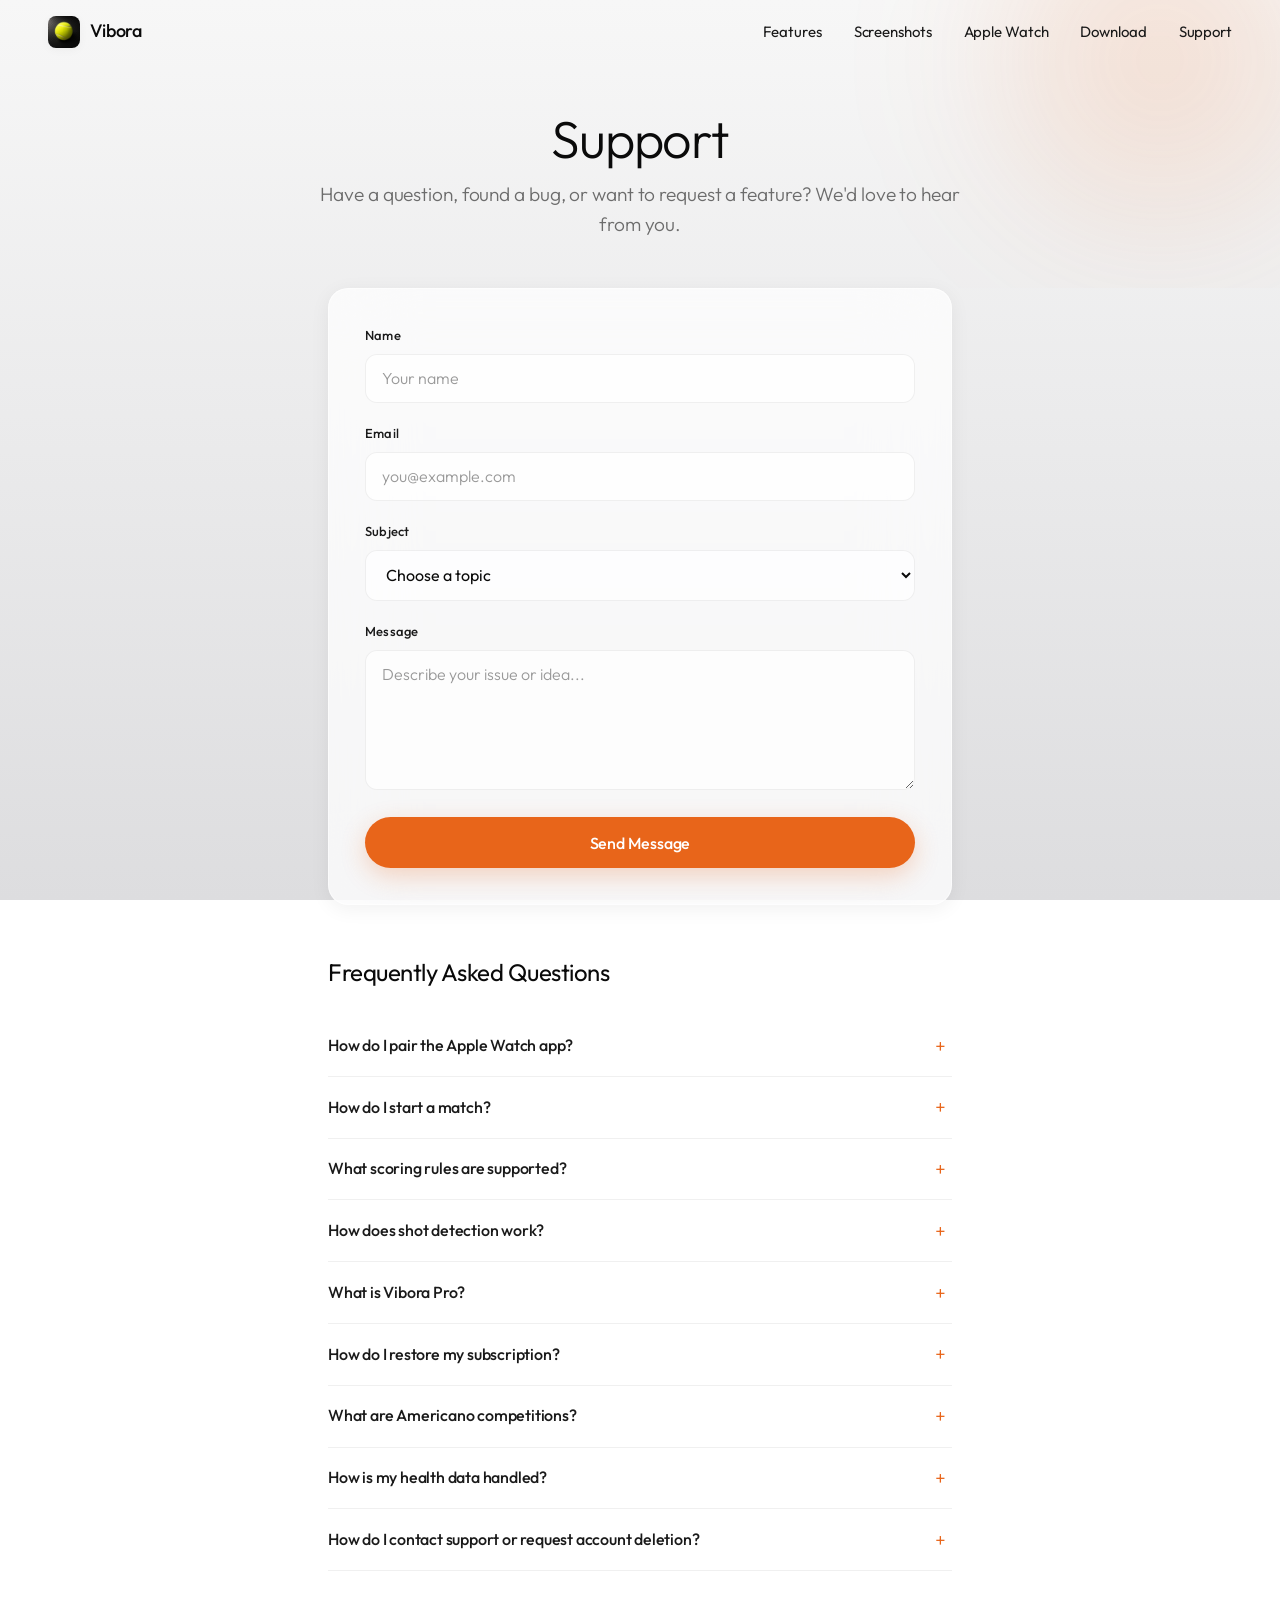
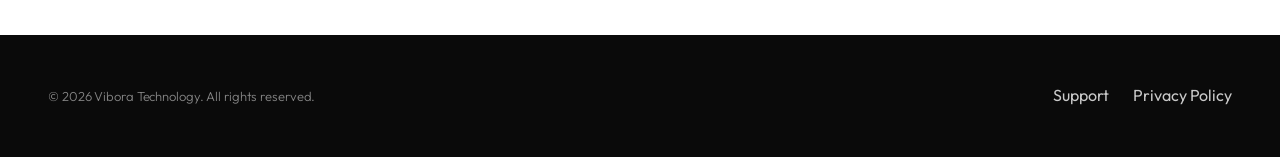
==== support.html @ fdcd1e1f "Vibora Padel Tracker marketing site (initial publish) Static landing page (index.html), support page" ====
<!DOCTYPE html>
<html lang="en">
<head>
  <meta charset="UTF-8">
  <meta name="viewport" content="width=device-width, initial-scale=1.0">
  <title>Support — Vibora Padel Tracker</title>
  <meta name="description" content="Get help with Vibora Padel Tracker. Report bugs, request features, or ask questions.">
  <link rel="icon" type="image/png" href="images/logo.png">
  <link rel="preconnect" href="https://fonts.googleapis.com">
  <link rel="preconnect" href="https://fonts.gstatic.com" crossorigin>
  <link href="https://fonts.googleapis.com/css2?family=Outfit:wght@200;300;400;500;600;700&display=swap" rel="stylesheet">
  <link rel="stylesheet" href="css/style.css?v=6">
</head>
<body>

<!-- ── Nav ── -->
<nav class="nav" id="nav">
  <a href="index.html" class="nav-brand">
    <img src="images/logo.png" alt="Vibora" width="36" height="36">
    Vibora
  </a>
  <ul class="nav-links" id="navLinks">
    <li><a href="index.html#features">Features</a></li>
    <li><a href="index.html#screenshots">Screenshots</a></li>
    <li><a href="index.html#watch">Apple Watch</a></li>
    <li><a href="index.html#download">Download</a></li>
    <li><a href="support.html" aria-current="page">Support</a></li>
  </ul>
  <button class="hamburger" id="hamburger" aria-label="Menu">
    <span></span><span></span><span></span>
  </button>
</nav>

<!-- ── Header ── -->
<header class="page-header">
  <h1 class="section-title">Support</h1>
  <p class="section-subtitle center">Have a question, found a bug, or want to request a feature? We'd love to hear from you.</p>
</header>

<!-- ── Contact Form ── -->
<div class="support-layout">
  <form class="contact-form" id="supportForm" novalidate>
    <div class="form-group">
      <label for="name">Name</label>
      <input type="text" id="name" name="name" placeholder="Your name" required>
    </div>
    <div class="form-group">
      <label for="email">Email</label>
      <input type="email" id="email" name="email" placeholder="you@example.com" required>
    </div>
    <div class="form-group">
      <label for="subject">Subject</label>
      <select id="subject" name="subject" required>
        <option value="" disabled selected>Choose a topic</option>
        <option value="Bug Report">Bug Report</option>
        <option value="Feature Request">Feature Request</option>
        <option value="General Question">General Question</option>
        <option value="Account / Subscription">Account / Subscription</option>
      </select>
    </div>
    <div class="form-group">
      <label for="message">Message</label>
      <textarea id="message" name="message" placeholder="Describe your issue or idea..." required></textarea>
    </div>
    <button type="submit" class="btn btn-primary" id="submitBtn">Send Message</button>
    <div class="form-status" id="formStatus"></div>
  </form>

  <!-- ── FAQ ── -->
  <div class="faq">
    <h2>Frequently Asked Questions</h2>

    <details class="faq-item">
      <summary>How do I pair the Apple Watch app?</summary>
      <p>Install Vibora on your iPhone and the Watch companion app will install automatically. Open Vibora on both devices and sign in. The Watch app communicates with iPhone via WatchConnectivity — make sure both devices are nearby and Bluetooth is enabled.</p>
    </details>

    <details class="faq-item">
      <summary>How do I start a match?</summary>
      <p>Tap the Play button on your iPhone to configure the match: pick your court position, name the players, and choose a scoring rule (Golden Point, One Deuce One Golden, or Star Point). Then tap "Send to Watch" or use the phone scoreboard. On the Watch, choose who serves first and tap Start Match.</p>
    </details>

    <details class="faq-item">
      <summary>What scoring rules are supported?</summary>
      <p>Vibora supports three official padel scoring rules: Only Golden Point (at deuce, next point wins), One Deuce One Golden (one deuce then golden point), and Star Point. Full tiebreak support with automatic end changes is included.</p>
    </details>

    <details class="faq-item">
      <summary>How does shot detection work?</summary>
      <p>The Apple Watch uses its accelerometer, gyroscope, and microphone to detect racket-ball contacts during play. After the match, you can see the total shot count, a shot timeline, and per-shot sensor data on your iPhone.</p>
    </details>

    <details class="faq-item">
      <summary>What is Vibora Pro?</summary>
      <p>Vibora Pro unlocks detailed match analytics, performance insights and trends, shot lab with 3D trajectory, raw data export, cloud sync and backup, and unlimited match history. Available as a monthly or yearly subscription.</p>
    </details>

    <details class="faq-item">
      <summary>How do I restore my subscription?</summary>
      <p>Go to the Vibora Pro screen in the app and tap "Restore Purchases." If you're signed in with the same Apple ID, your subscription will be restored automatically.</p>
    </details>

    <details class="faq-item">
      <summary>What are Americano competitions?</summary>
      <p>Americano is a popular social padel format where players rotate partners across rounds. Vibora lets you create and join Americano tournaments with live leaderboards, score dynamics charts, and round-by-round match results.</p>
    </details>

    <details class="faq-item">
      <summary>How is my health data handled?</summary>
      <p>Raw HealthKit samples and microphone audio stay on your device. When you sync a match, we upload a summary that includes its average heart rate, total calories, and per-second HR/calorie series alongside the score and shot count, so you can see the same metrics across your iPhone and Watch. We never use this data for advertising, marketing, behavioral analytics, or sharing with data brokers. You can revoke HealthKit access anytime from iPhone Settings &rarr; Privacy &amp; Security &rarr; Health &rarr; Vibora. See our <a href="privacy.html">Privacy Policy</a> for the full list of fields.</p>
    </details>

    <details class="faq-item">
      <summary>How do I contact support or request account deletion?</summary>
      <p>Email <a href="mailto:k@lptec.com.ua">k@lptec.com.ua</a> or use the contact form on this page. Account deletion requests (including all cloud-synced matches, profile, roster, and avatar) are processed within 30 days.</p>
    </details>
  </div>
</div>

<!-- ── Footer ── -->
<footer class="footer">
  <div class="footer-inner">
    <span class="footer-copy">&copy; 2026 Vibora Technology. All rights reserved.</span>
    <ul class="footer-links">
      <li><a href="support.html">Support</a></li>
      <li><a href="privacy.html">Privacy Policy</a></li>
    </ul>
  </div>
</footer>

<script src="js/main.js"></script>
<script src="js/support.js"></script>
</body>
</html>
---- css/style.css ----
/* ── Vibora Padel Tracker — Marketing Site
 * Design tokens mirror the in-app web-prototype:
 * Outfit type, orange #e8651a accent, near-black text on a soft white→cool-gray
 * gradient, glassmorphism cards, pill buttons.                                */

:root {
  /* Brand */
  --orange:        #e8651a;
  --orange-hover:  #d6580f;
  --orange-soft:   rgba(232, 101, 26, 0.25);
  --orange-glow:   rgba(232, 101, 26, 0.18);
  --orange-tint:   rgba(232, 101, 26, 0.08);

  /* Ink (text) */
  --ink:           #0a0a0a;
  --ink-strong:    #1a1a1a;
  --ink-card:      #1a1a1a;
  --muted:         #6c6c6c;
  --muted-soft:    #999999;
  --muted-faint:   #c0c0c0;

  /* Surfaces */
  --bg-top:        #f7f7f7;
  --bg-bottom:     #dddddf;
  --surface:       #ffffff;
  --surface-alt:   #f7f7f7;
  --glass-bg:      rgba(255, 255, 255, 0.60);
  --glass-bg-strong: rgba(255, 255, 255, 0.72);
  --glass-border:  rgba(255, 255, 255, 0.55);
  --stroke:        rgba(10, 10, 10, 0.06);
  --stroke-soft:   rgba(10, 10, 10, 0.04);

  /* Dark surface (watch section, footer) */
  --ink-dark:      #0a0a0a;
  --ink-dark-2:    #141414;

  /* Shadows */
  --shadow-card:   0 4px 20px rgba(0, 0, 0, 0.06);
  --shadow-soft:   0 2px 10px rgba(0, 0, 0, 0.04);
  --shadow-lg:     0 16px 40px rgba(0, 0, 0, 0.08);
  --shadow-orange: 0 8px 24px rgba(232, 101, 26, 0.25);
  --shadow-orange-soft: 0 4px 14px rgba(232, 101, 26, 0.20);

  /* Radii */
  --radius-card:  20px;
  --radius-md:    16px;
  --radius-sm:    12px;
  --radius-pill:  999px;

  /* Layout */
  --nav-height:   64px;
  --transition:   0.35s cubic-bezier(0.4, 0, 0.2, 1);
}

*, *::before, *::after { box-sizing: border-box; margin: 0; padding: 0; }

html {
  scroll-behavior: smooth;
  -webkit-text-size-adjust: 100%;
}

body {
  font-family: 'Outfit', -apple-system, BlinkMacSystemFont, 'Segoe UI', Roboto, sans-serif;
  font-weight: 300;
  color: var(--ink-strong);
  background: linear-gradient(180deg, var(--bg-top) 0%, var(--bg-bottom) 100%);
  background-attachment: fixed;
  line-height: 1.6;
  letter-spacing: -0.1px;
  overflow-x: hidden;
  -webkit-font-smoothing: antialiased;
  -moz-osx-font-smoothing: grayscale;
}

img { max-width: 100%; height: auto; display: block; }

a {
  color: var(--orange);
  text-decoration: none;
  transition: color var(--transition);
}
a:hover { color: var(--orange-hover); }

strong, b { font-weight: 500; color: var(--ink); }

::selection { background: var(--orange-glow); color: var(--ink); }

/* ── Nav ───────────────────────────────────────────────── */
.nav {
  position: fixed; top: 0; left: 0; right: 0; z-index: 100;
  height: var(--nav-height);
  display: flex; align-items: center; justify-content: space-between;
  padding: 0 clamp(1rem, 4vw, 3rem);
  transition: background var(--transition), box-shadow var(--transition), border-color var(--transition);
  border-bottom: 1px solid transparent;
}
.nav.scrolled {
  background: rgba(247, 247, 247, 0.72);
  -webkit-backdrop-filter: blur(40px) saturate(180%);
  backdrop-filter: blur(40px) saturate(180%);
  border-bottom-color: var(--stroke);
}
.nav-brand {
  display: flex; align-items: center; gap: 0.6rem;
  font-size: 1.125rem; font-weight: 500; color: var(--ink);
  letter-spacing: -0.3px;
}
.nav-brand img {
  width: 32px; height: 32px;
  border-radius: 8px;
  box-shadow: var(--shadow-soft);
}
.nav-links { display: flex; gap: 2rem; list-style: none; }
.nav-links a {
  font-size: 0.9375rem; font-weight: 400; color: var(--ink-strong);
  position: relative; padding: 0.25rem 0;
}
.nav-links a::after {
  content: '';
  position: absolute; left: 0; bottom: -2px;
  width: 0; height: 2px;
  background: var(--orange);
  transition: width var(--transition);
  border-radius: 2px;
}
.nav-links a:hover { color: var(--orange); }
.nav-links a:hover::after { width: 100%; }

.hamburger {
  display: none; flex-direction: column; gap: 5px;
  background: none; border: none; cursor: pointer; padding: 4px;
}
.hamburger span {
  display: block; width: 24px; height: 2px; background: var(--ink-strong);
  border-radius: 2px; transition: var(--transition);
}

@media (max-width: 768px) {
  .hamburger { display: flex; }
  .nav-links {
    position: fixed; top: var(--nav-height); left: 0; right: 0;
    flex-direction: column; gap: 0;
    background: rgba(247, 247, 247, 0.96);
    -webkit-backdrop-filter: blur(40px) saturate(180%);
    backdrop-filter: blur(40px) saturate(180%);
    padding: 0.5rem 0;
    transform: translateY(-120%);
    transition: transform var(--transition);
    border-bottom: 1px solid var(--stroke);
  }
  .nav-links.open { transform: translateY(0); }
  .nav-links a {
    padding: 0.875rem clamp(1rem, 4vw, 3rem);
    display: block;
    border-bottom: 1px solid var(--stroke-soft);
  }
  .nav-links a:last-child { border-bottom: none; }
  .nav-links a::after { display: none; }
  .hamburger.active span:nth-child(1) { transform: rotate(45deg) translate(5px, 5px); }
  .hamburger.active span:nth-child(2) { opacity: 0; }
  .hamburger.active span:nth-child(3) { transform: rotate(-45deg) translate(5px, -5px); }
}

/* ── Section utilities ──────────────────────────────────── */
.section {
  padding: clamp(4rem, 8vw, 8rem) clamp(1rem, 4vw, 3rem);
  max-width: 1200px;
  margin: 0 auto;
}
.section-label {
  text-transform: uppercase;
  font-size: 0.75rem;
  font-weight: 500;
  letter-spacing: 3px;
  color: var(--orange);
  margin-bottom: 1rem;
}
.section-title {
  font-size: clamp(2rem, 4.2vw, 3.25rem);
  font-weight: 300;
  line-height: 1.05;
  letter-spacing: -1.2px;
  color: var(--ink);
  margin-bottom: 1rem;
}
.section-subtitle {
  font-size: clamp(1rem, 1.5vw, 1.2rem);
  font-weight: 300;
  color: var(--muted);
  max-width: 640px;
  margin-bottom: 3rem;
}
.section-subtitle.center,
.section-title.center,
.section-label.center {
  text-align: center;
  margin-left: auto;
  margin-right: auto;
}

/* ── Hero ──────────────────────────────────────────────── */
.hero {
  min-height: 100vh;
  display: flex; flex-direction: column;
  align-items: center; justify-content: center; text-align: center;
  padding: calc(var(--nav-height) + 2rem) 1.5rem 4rem;
  position: relative;
  overflow: hidden;
}
.hero::before,
.hero::after {
  content: '';
  position: absolute;
  pointer-events: none;
  border-radius: 50%;
  filter: blur(80px);
}
.hero::before {
  width: 520px; height: 520px;
  background: radial-gradient(circle, var(--orange-glow) 0%, transparent 70%);
  top: -120px; right: -120px;
}
.hero::after {
  width: 420px; height: 420px;
  background: radial-gradient(circle, rgba(255, 255, 255, 0.65) 0%, transparent 70%);
  bottom: -120px; left: -120px;
}
.hero > * { position: relative; z-index: 1; }

.hero-logo {
  width: clamp(96px, 16vw, 140px);
  height: auto;
  margin-bottom: 2rem;
  border-radius: 28px;
  box-shadow: 0 18px 36px rgba(232, 101, 26, 0.18), 0 4px 12px rgba(0, 0, 0, 0.08);
  animation: float 6s ease-in-out infinite;
}
@keyframes float {
  0%, 100% { transform: translateY(0); }
  50%      { transform: translateY(-12px); }
}
.hero h1 {
  font-size: clamp(2.5rem, 7vw, 5rem);
  font-weight: 200;
  letter-spacing: -2px;
  line-height: 1.02;
  color: var(--ink);
  margin-bottom: 1.25rem;
}
.hero h1 .accent {
  color: var(--orange);
  font-weight: 300;
}
.hero p {
  font-size: clamp(1.05rem, 1.7vw, 1.3rem);
  font-weight: 300;
  color: var(--muted);
  max-width: 560px;
  margin: 0 auto 2.5rem;
  letter-spacing: -0.2px;
}
.app-store-link {
  display: inline-block;
  line-height: 0;
}
.app-store-badge {
  height: 54px;
  width: auto;
  display: block;
  filter: drop-shadow(0 8px 18px rgba(0, 0, 0, 0.18));
  transition: transform var(--transition), filter var(--transition);
}
.app-store-badge-lg { height: 64px; }
.app-store-badge:hover {
  transform: translateY(-2px) scale(1.02);
  filter: drop-shadow(0 12px 24px rgba(0, 0, 0, 0.25));
}

/* ── Features (glass cards) ─────────────────────────────── */
.features-section { background: transparent; }
.features-grid {
  display: grid;
  grid-template-columns: repeat(auto-fit, minmax(280px, 1fr));
  gap: 1.25rem;
}
.feature-card {
  background: var(--glass-bg);
  -webkit-backdrop-filter: blur(40px) saturate(180%);
  backdrop-filter: blur(40px) saturate(180%);
  border: 1px solid var(--glass-border);
  border-radius: var(--radius-card);
  padding: 1.75rem;
  box-shadow: var(--shadow-card);
  transition: transform var(--transition), box-shadow var(--transition);
}
.feature-card:hover {
  transform: translateY(-4px);
  box-shadow: var(--shadow-lg);
}
.feature-icon {
  width: 44px; height: 44px;
  border-radius: 14px;
  display: flex; align-items: center; justify-content: center;
  margin-bottom: 1.25rem;
  color: var(--surface);
  box-shadow: var(--shadow-soft);
}
.feature-icon svg { width: 22px; height: 22px; }
.feature-card h3 {
  font-size: 1.0625rem;
  font-weight: 500;
  color: var(--ink);
  letter-spacing: -0.4px;
  margin-bottom: 0.5rem;
}
.feature-card p {
  font-size: 0.9375rem;
  font-weight: 300;
  color: var(--muted);
  line-height: 1.55;
}

/* Feature icon palette — keep orange as primary brand spot */
.fi-score   { background: var(--orange);     box-shadow: var(--shadow-orange-soft); }
.fi-shot    { background: #f59e0b; }
.fi-stats   { background: #1a1a1a; }
.fi-heart   { background: #ef4444; }
.fi-compete { background: #8b5cf6; }
.fi-guide   { background: #06b6d4; }

/* ── Screenshots wall ───────────────────────────────────── */
/* Mirrors the web-prototype's flex-wrap layout: every screen is visible at
 * once, frames flow into rows and wrap responsively, no carousel.            */
.screenshots-section { overflow: visible; }
.screenshot-wall {
  display: flex;
  flex-wrap: wrap;
  justify-content: center;
  align-items: flex-start;
  gap: 1.75rem;
  padding: 1.5rem 0 2.5rem;
}

/* The prototype's phone-frame is intrinsically 375 × 813 (215/466 aspect).
 * Use the `zoom` property to shrink it for the marketing wall — zoom resizes
 * the actual layout box (unlike transform: scale, which leaves the box at
 * full size and requires negative-margin compensation), so frames tile
 * cleanly inside a flex-wrap container. All internal proportions (fonts,
 * paddings, SVGs, canvases) stay 1:1 with the in-app prototype.            */
.screenshot-wall .phone-frame {
  zoom: 0.78;
  cursor: default !important;
  flex-shrink: 0 !important;
  filter: drop-shadow(0 18px 40px rgba(0, 0, 0, 0.18));
  transition: transform var(--transition), filter var(--transition);
}
.screenshot-wall .phone-frame:hover {
  transform: translateY(-4px);
  filter: drop-shadow(0 28px 56px rgba(0, 0, 0, 0.26));
}
@media (max-width: 1024px) {
  .screenshot-wall .phone-frame { zoom: 0.66; }
}
@media (max-width: 720px) {
  .screenshot-wall { gap: 1.25rem; }
  .screenshot-wall .phone-frame { zoom: 0.55; }
}
@media (max-width: 480px) {
  .screenshot-wall .phone-frame { zoom: 0.48; }
}

/* ── Watch wall (inside dark watch section) ─────────────── */
.watch-wall {
  display: flex;
  flex-wrap: wrap;
  justify-content: center;
  align-items: flex-start;
  gap: 1.5rem;
  padding: 1.5rem 0 0.5rem;
}
.watch-wall .watch-frame {
  zoom: 0.65;
  cursor: default !important;
  flex-shrink: 0 !important;
  filter: drop-shadow(0 18px 36px rgba(0, 0, 0, 0.50));
  transition: transform var(--transition), filter var(--transition);
}
.watch-wall .watch-frame:hover {
  transform: translateY(-3px);
  filter: drop-shadow(0 24px 48px rgba(0, 0, 0, 0.6));
}
@media (max-width: 720px) {
  .watch-wall { gap: 1rem; }
  .watch-wall .watch-frame { zoom: 0.55; }
}
@media (max-width: 480px) {
  .watch-wall .watch-frame { zoom: 0.48; }
}

/* ── Watch section (dark) ───────────────────────────────── */
.watch-section {
  background: linear-gradient(180deg, var(--ink-dark) 0%, var(--ink-dark-2) 100%);
  color: var(--surface);
  padding: clamp(4rem, 8vw, 8rem) clamp(1rem, 4vw, 3rem);
  position: relative;
  overflow: hidden;
}
.watch-section::before {
  content: '';
  position: absolute;
  width: 600px; height: 600px;
  border-radius: 50%;
  background: radial-gradient(circle, rgba(232, 101, 26, 0.22) 0%, transparent 70%);
  bottom: -200px; left: -150px;
  pointer-events: none;
  filter: blur(40px);
}
.watch-section::after {
  content: '';
  position: absolute;
  width: 360px; height: 360px;
  border-radius: 50%;
  background: radial-gradient(circle, rgba(255, 255, 255, 0.06) 0%, transparent 70%);
  top: -100px; right: -80px;
  pointer-events: none;
}
.watch-inner {
  max-width: 1200px; margin: 0 auto;
  display: flex; flex-direction: column; gap: 2.5rem;
  position: relative;
  z-index: 1;
}
.watch-text {
  text-align: center;
  max-width: 720px;
  margin: 0 auto;
}
.watch-text .section-label { color: var(--orange); }
.watch-text .section-title { color: var(--surface); }
.watch-text .section-subtitle {
  color: rgba(255, 255, 255, 0.7);
  margin-left: auto;
  margin-right: auto;
}

/* ── How it works (steps) ──────────────────────────────── */
.how-section { background: transparent; }
.steps {
  display: grid;
  grid-template-columns: repeat(auto-fit, minmax(240px, 1fr));
  gap: 1.25rem;
  counter-reset: step;
}
.step {
  background: var(--glass-bg);
  -webkit-backdrop-filter: blur(40px) saturate(180%);
  backdrop-filter: blur(40px) saturate(180%);
  border: 1px solid var(--glass-border);
  border-radius: var(--radius-card);
  padding: 2rem 1.5rem;
  text-align: center;
  box-shadow: var(--shadow-card);
  position: relative;
}
.step::before {
  counter-increment: step;
  content: counter(step);
  display: flex; align-items: center; justify-content: center;
  width: 44px; height: 44px;
  border-radius: 50%;
  margin: 0 auto 1.25rem;
  background: var(--orange);
  color: var(--surface);
  font-size: 1.0625rem;
  font-weight: 500;
  box-shadow: var(--shadow-orange-soft);
}
.step h3 {
  font-size: 1.05rem;
  font-weight: 500;
  color: var(--ink);
  letter-spacing: -0.3px;
  margin-bottom: 0.5rem;
}
.step p {
  font-size: 0.9375rem;
  font-weight: 300;
  color: var(--muted);
}

/* ── CTA ───────────────────────────────────────────────── */
.cta-section { text-align: center; }

/* ── Footer ────────────────────────────────────────────── */
.footer {
  background: var(--ink-dark);
  color: rgba(255, 255, 255, 0.65);
  padding: 3rem clamp(1rem, 4vw, 3rem);
}
.footer-inner {
  max-width: 1200px; margin: 0 auto;
  display: flex; justify-content: space-between; align-items: center;
  flex-wrap: wrap; gap: 1rem;
}
.footer a {
  color: rgba(255, 255, 255, 0.78);
  font-weight: 400;
}
.footer a:hover { color: var(--orange); }
.footer-links { display: flex; gap: 1.5rem; list-style: none; }
.footer-copy {
  font-size: 0.8125rem;
  font-weight: 300;
  color: rgba(255, 255, 255, 0.5);
}
@media (max-width: 600px) {
  .footer-inner { flex-direction: column; text-align: center; }
}

/* ── Scroll reveal animations ──────────────────────────── */
.reveal {
  opacity: 0; transform: translateY(32px);
  transition: opacity 0.7s cubic-bezier(0.4, 0, 0.2, 1),
              transform 0.7s cubic-bezier(0.4, 0, 0.2, 1);
}
.reveal.visible { opacity: 1; transform: translateY(0); }

.reveal-stagger > * {
  opacity: 0; transform: translateY(24px);
  transition: opacity 0.6s ease, transform 0.6s ease;
}
.reveal-stagger.visible > *:nth-child(1) { transition-delay: 0s; }
.reveal-stagger.visible > *:nth-child(2) { transition-delay: 0.1s; }
.reveal-stagger.visible > *:nth-child(3) { transition-delay: 0.2s; }
.reveal-stagger.visible > *:nth-child(4) { transition-delay: 0.3s; }
.reveal-stagger.visible > *:nth-child(5) { transition-delay: 0.4s; }
.reveal-stagger.visible > *:nth-child(6) { transition-delay: 0.5s; }
.reveal-stagger.visible > * { opacity: 1; transform: translateY(0); }

/* ── Page header (Privacy / Support) ───────────────────── */
.page-header {
  padding: calc(var(--nav-height) + 3rem) 1.5rem 3rem;
  text-align: center;
  position: relative;
  overflow: hidden;
}
.page-header::before {
  content: '';
  position: absolute;
  width: 480px; height: 480px;
  border-radius: 50%;
  background: radial-gradient(circle, var(--orange-glow) 0%, transparent 70%);
  top: -180px; right: -120px;
  pointer-events: none;
  filter: blur(60px);
}
.page-header > * { position: relative; z-index: 1; }
.page-header .section-title { margin-bottom: 0.75rem; }
.page-header .section-subtitle { margin-bottom: 0; }

/* ── Support form ──────────────────────────────────────── */
.support-layout {
  max-width: 720px; margin: 0 auto;
  padding: 0 clamp(1rem, 4vw, 3rem) 4rem;
}

.contact-form {
  background: var(--glass-bg-strong);
  -webkit-backdrop-filter: blur(40px) saturate(180%);
  backdrop-filter: blur(40px) saturate(180%);
  border: 1px solid var(--glass-border);
  border-radius: var(--radius-card);
  padding: 2.25rem;
  box-shadow: var(--shadow-card);
  margin-bottom: 3rem;
}
.form-group { margin-bottom: 1.25rem; }
.form-group label {
  display: block;
  font-size: 0.8125rem;
  font-weight: 500;
  letter-spacing: 0.2px;
  color: var(--ink-strong);
  margin-bottom: 0.5rem;
}
.form-group input,
.form-group select,
.form-group textarea {
  width: 100%;
  padding: 0.85rem 1rem;
  border: 1px solid var(--stroke);
  border-radius: var(--radius-sm);
  font-size: 1rem;
  font-family: inherit;
  font-weight: 400;
  color: var(--ink);
  background: rgba(255, 255, 255, 0.7);
  transition: border-color var(--transition), box-shadow var(--transition), background var(--transition);
}
.form-group input::placeholder,
.form-group textarea::placeholder { color: var(--muted-soft); font-weight: 300; }
.form-group input:focus,
.form-group select:focus,
.form-group textarea:focus {
  outline: none;
  border-color: var(--orange);
  background: var(--surface);
  box-shadow: 0 0 0 4px var(--orange-tint);
}
.form-group textarea { min-height: 140px; resize: vertical; }

.btn {
  display: inline-flex; align-items: center; justify-content: center;
  gap: 0.5rem;
  padding: 0.95rem 2rem;
  border: none;
  border-radius: var(--radius-pill);
  font-size: 1rem; font-weight: 500;
  font-family: inherit;
  letter-spacing: -0.1px;
  cursor: pointer;
  transition: background var(--transition), transform var(--transition), box-shadow var(--transition);
}
.btn-primary {
  background: var(--orange);
  color: var(--surface);
  width: 100%;
  box-shadow: var(--shadow-orange);
}
.btn-primary:hover {
  background: var(--orange-hover);
  transform: translateY(-1px);
  box-shadow: 0 12px 28px rgba(232, 101, 26, 0.3);
}
.btn-primary:disabled {
  opacity: 0.55; cursor: not-allowed; transform: none;
  box-shadow: var(--shadow-orange-soft);
}

.form-status {
  margin-top: 1rem;
  padding: 0.85rem 1rem;
  border-radius: var(--radius-sm);
  font-size: 0.9375rem;
  font-weight: 400;
  display: none;
}
.form-status.success {
  display: block;
  background: rgba(34, 197, 94, 0.10);
  color: #15803d;
  border: 1px solid rgba(34, 197, 94, 0.20);
}
.form-status.error {
  display: block;
  background: rgba(239, 68, 68, 0.08);
  color: #b91c1c;
  border: 1px solid rgba(239, 68, 68, 0.18);
}

/* ── FAQ ───────────────────────────────────────────────── */
.faq { margin-top: 2rem; }
.faq h2 {
  font-size: 1.5rem;
  font-weight: 400;
  letter-spacing: -0.5px;
  color: var(--ink);
  margin-bottom: 1.5rem;
}
.faq-item {
  border-bottom: 1px solid var(--stroke);
  padding: 1.1rem 0;
}
.faq-item summary {
  font-weight: 500;
  font-size: 1rem;
  color: var(--ink-strong);
  cursor: pointer;
  list-style: none;
  display: flex;
  justify-content: space-between;
  align-items: center;
  letter-spacing: -0.2px;
}
.faq-item summary::-webkit-details-marker { display: none; }
.faq-item summary::after {
  content: '+';
  font-size: 1.25rem;
  font-weight: 300;
  color: var(--orange);
  transition: transform var(--transition);
  width: 24px; height: 24px;
  display: flex; align-items: center; justify-content: center;
}
.faq-item[open] summary::after {
  content: '−';
  transform: rotate(0deg);
}
.faq-item p {
  margin-top: 0.75rem;
  color: var(--muted);
  font-size: 0.9375rem;
  font-weight: 300;
  line-height: 1.65;
}
.faq-item p a { color: var(--orange); font-weight: 400; }

/* ── Privacy / long-form prose ─────────────────────────── */
.prose {
  max-width: 720px; margin: 0 auto;
  padding: 0 clamp(1rem, 4vw, 3rem) 4rem;
}
.prose h2 {
  font-size: 1.25rem;
  font-weight: 500;
  letter-spacing: -0.4px;
  color: var(--ink);
  margin: 2.5rem 0 0.75rem;
}
.prose h3 {
  font-size: 1.05rem;
  font-weight: 500;
  letter-spacing: -0.3px;
  color: var(--ink-strong);
  margin: 1.5rem 0 0.5rem;
}
.prose p,
.prose li {
  font-size: 0.9375rem;
  font-weight: 300;
  color: var(--ink-strong);
  line-height: 1.7;
  margin-bottom: 0.85rem;
}
.prose ul {
  padding-left: 1.25rem;
  margin-bottom: 1rem;
}
.prose li { margin-bottom: 0.4rem; }
.prose strong { font-weight: 500; color: var(--ink); }
.prose a { color: var(--orange); font-weight: 400; }
.prose a:hover { color: var(--orange-hover); text-decoration: underline; }
.prose code {
  font-family: 'SF Mono', ui-monospace, Menlo, Monaco, monospace;
  font-size: 0.85em;
  background: rgba(232, 101, 26, 0.08);
  color: var(--orange-hover);
  padding: 0.1em 0.4em;
  border-radius: 4px;
}

/* ── Reduced motion ────────────────────────────────────── */
@media (prefers-reduced-motion: reduce) {
  *, *::before, *::after {
    animation-duration: 0.01ms !important;
    animation-iteration-count: 1 !important;
    transition-duration: 0.01ms !important;
    scroll-behavior: auto !important;
  }
  .hero-logo { animation: none; }
}
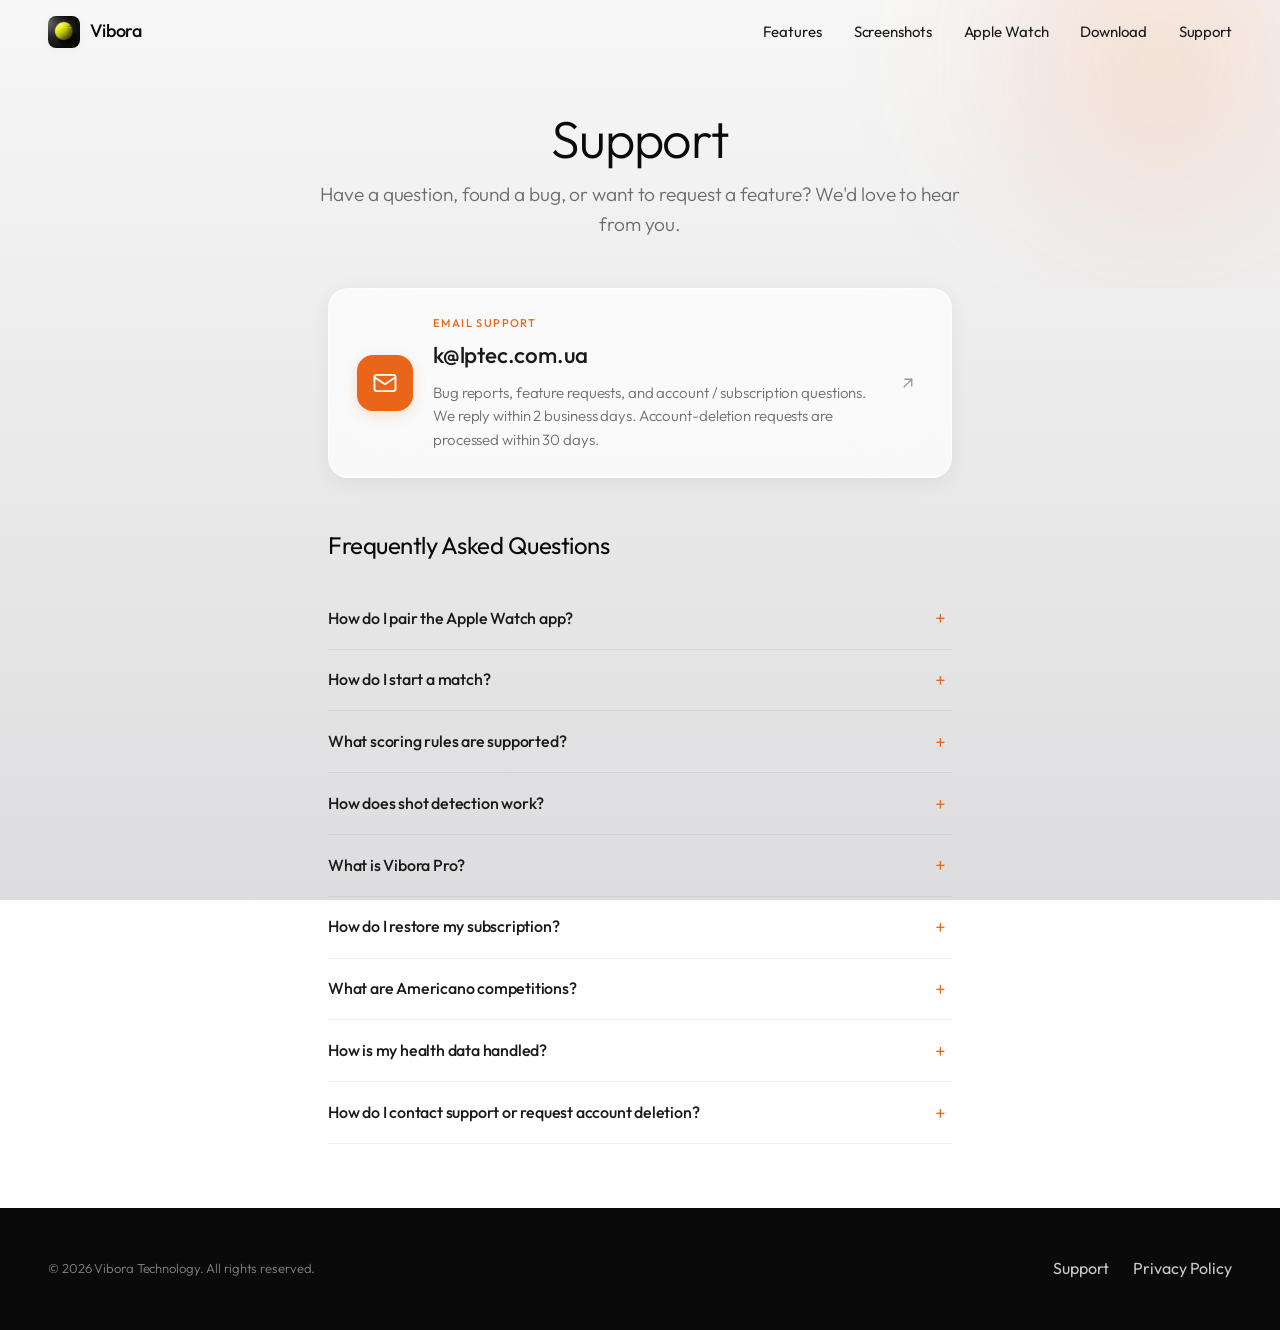
==== commit 9e2b23d0: "Drop Telegram-backed contact form, replace with mailto card The /support form posted to api.telegram" ====
--- a/support.html
+++ b/support.html
@@ -9,7 +9,7 @@
   <link rel="preconnect" href="https://fonts.googleapis.com">
   <link rel="preconnect" href="https://fonts.gstatic.com" crossorigin>
   <link href="https://fonts.googleapis.com/css2?family=Outfit:wght@200;300;400;500;600;700&display=swap" rel="stylesheet">
-  <link rel="stylesheet" href="css/style.css?v=6">
+  <link rel="stylesheet" href="css/style.css?v=7">
 </head>
 <body>
 
@@ -37,34 +37,27 @@
   <p class="section-subtitle center">Have a question, found a bug, or want to request a feature? We'd love to hear from you.</p>
 </header>
 
-<!-- ── Contact Form ── -->
+<!-- ── Contact ── -->
 <div class="support-layout">
-  <form class="contact-form" id="supportForm" novalidate>
-    <div class="form-group">
-      <label for="name">Name</label>
-      <input type="text" id="name" name="name" placeholder="Your name" required>
-    </div>
-    <div class="form-group">
-      <label for="email">Email</label>
-      <input type="email" id="email" name="email" placeholder="you@example.com" required>
-    </div>
-    <div class="form-group">
-      <label for="subject">Subject</label>
-      <select id="subject" name="subject" required>
-        <option value="" disabled selected>Choose a topic</option>
-        <option value="Bug Report">Bug Report</option>
-        <option value="Feature Request">Feature Request</option>
-        <option value="General Question">General Question</option>
-        <option value="Account / Subscription">Account / Subscription</option>
-      </select>
-    </div>
-    <div class="form-group">
-      <label for="message">Message</label>
-      <textarea id="message" name="message" placeholder="Describe your issue or idea..." required></textarea>
-    </div>
-    <button type="submit" class="btn btn-primary" id="submitBtn">Send Message</button>
-    <div class="form-status" id="formStatus"></div>
-  </form>
+  <a class="contact-card" href="mailto:k@lptec.com.ua?subject=Vibora%20Support" aria-label="Email Vibora support at k@lptec.com.ua">
+    <span class="contact-card-icon" aria-hidden="true">
+      <svg width="28" height="28" viewBox="0 0 24 24" fill="none" stroke="currentColor" stroke-width="1.6" stroke-linecap="round" stroke-linejoin="round">
+        <rect x="3" y="5" width="18" height="14" rx="2"/>
+        <path d="M3 7l9 6 9-6"/>
+      </svg>
+    </span>
+    <span class="contact-card-body">
+      <span class="contact-card-eyebrow">Email Support</span>
+      <span class="contact-card-email">k@lptec.com.ua</span>
+      <span class="contact-card-meta">Bug reports, feature requests, and account / subscription questions. We reply within 2 business days. Account-deletion requests are processed within 30 days.</span>
+    </span>
+    <span class="contact-card-arrow" aria-hidden="true">
+      <svg width="18" height="18" viewBox="0 0 24 24" fill="none" stroke="currentColor" stroke-width="1.8" stroke-linecap="round" stroke-linejoin="round">
+        <path d="M7 17 17 7"/>
+        <path d="M8 7h9v9"/>
+      </svg>
+    </span>
+  </a>
 
   <!-- ── FAQ ── -->
   <div class="faq">
@@ -112,7 +105,7 @@
 
     <details class="faq-item">
       <summary>How do I contact support or request account deletion?</summary>
-      <p>Email <a href="mailto:k@lptec.com.ua">k@lptec.com.ua</a> or use the contact form on this page. Account deletion requests (including all cloud-synced matches, profile, roster, and avatar) are processed within 30 days.</p>
+      <p>Email <a href="mailto:k@lptec.com.ua?subject=Vibora%20Support">k@lptec.com.ua</a>. Account deletion requests (including all cloud-synced matches, profile, roster, and avatar) are processed within 30 days.</p>
     </details>
   </div>
 </div>
@@ -129,6 +122,5 @@
 </footer>
 
 <script src="js/main.js"></script>
-<script src="js/support.js"></script>
 </body>
 </html>
--- a/css/style.css
+++ b/css/style.css
@@ -558,57 +558,87 @@
 .page-header .section-title { margin-bottom: 0.75rem; }
 .page-header .section-subtitle { margin-bottom: 0; }
 
-/* ── Support form ──────────────────────────────────────── */
+/* ── Support page (mailto contact card + FAQ) ──────────── */
 .support-layout {
   max-width: 720px; margin: 0 auto;
   padding: 0 clamp(1rem, 4vw, 3rem) 4rem;
 }
 
-.contact-form {
+.contact-card {
+  display: grid;
+  grid-template-columns: 56px 1fr 24px;
+  align-items: center;
+  gap: 1.25rem;
   background: var(--glass-bg-strong);
   -webkit-backdrop-filter: blur(40px) saturate(180%);
   backdrop-filter: blur(40px) saturate(180%);
   border: 1px solid var(--glass-border);
   border-radius: var(--radius-card);
-  padding: 2.25rem;
+  padding: 1.6rem 1.75rem;
   box-shadow: var(--shadow-card);
   margin-bottom: 3rem;
-}
-.form-group { margin-bottom: 1.25rem; }
-.form-group label {
-  display: block;
-  font-size: 0.8125rem;
-  font-weight: 500;
-  letter-spacing: 0.2px;
-  color: var(--ink-strong);
-  margin-bottom: 0.5rem;
-}
-.form-group input,
-.form-group select,
-.form-group textarea {
-  width: 100%;
-  padding: 0.85rem 1rem;
-  border: 1px solid var(--stroke);
-  border-radius: var(--radius-sm);
-  font-size: 1rem;
-  font-family: inherit;
-  font-weight: 400;
-  color: var(--ink);
-  background: rgba(255, 255, 255, 0.7);
-  transition: border-color var(--transition), box-shadow var(--transition), background var(--transition);
-}
-.form-group input::placeholder,
-.form-group textarea::placeholder { color: var(--muted-soft); font-weight: 300; }
-.form-group input:focus,
-.form-group select:focus,
-.form-group textarea:focus {
+  text-decoration: none;
+  color: inherit;
+  transition: border-color var(--transition), box-shadow var(--transition), transform var(--transition);
+}
+.contact-card:hover {
+  border-color: var(--orange-tint);
+  box-shadow: 0 12px 28px rgba(232, 101, 26, 0.18);
+  transform: translateY(-1px);
+}
+.contact-card:focus-visible {
   outline: none;
   border-color: var(--orange);
-  background: var(--surface);
   box-shadow: 0 0 0 4px var(--orange-tint);
 }
-.form-group textarea { min-height: 140px; resize: vertical; }
-
+.contact-card-icon {
+  width: 56px; height: 56px;
+  border-radius: 16px;
+  background: var(--orange);
+  color: var(--surface);
+  display: inline-flex; align-items: center; justify-content: center;
+  box-shadow: var(--shadow-orange-soft);
+}
+.contact-card-body { display: block; min-width: 0; }
+.contact-card-eyebrow {
+  display: block;
+  font-size: 0.7rem;
+  font-weight: 500;
+  letter-spacing: 1.4px;
+  text-transform: uppercase;
+  color: var(--orange);
+  margin-bottom: 0.35rem;
+}
+.contact-card-email {
+  display: block;
+  font-size: clamp(1.15rem, 2vw, 1.4rem);
+  font-weight: 500;
+  letter-spacing: -0.2px;
+  color: var(--ink-strong);
+  word-break: break-all;
+}
+.contact-card-meta {
+  display: block;
+  margin-top: 0.45rem;
+  font-size: 0.9375rem;
+  font-weight: 300;
+  color: var(--muted);
+  line-height: 1.55;
+}
+.contact-card-arrow { color: var(--muted-soft); display: inline-flex; }
+
+@media (max-width: 540px) {
+  .contact-card {
+    grid-template-columns: 48px 1fr;
+    gap: 1rem;
+    padding: 1.25rem;
+  }
+  .contact-card-icon { width: 48px; height: 48px; border-radius: 14px; }
+  .contact-card-arrow { display: none; }
+}
+
+/* ── Generic button (kept available; unused on the live support page after
+   the contact form was retired in favour of mailto:). ─────────────────── */
 .btn {
   display: inline-flex; align-items: center; justify-content: center;
   gap: 0.5rem;
@@ -624,7 +654,6 @@
 .btn-primary {
   background: var(--orange);
   color: var(--surface);
-  width: 100%;
   box-shadow: var(--shadow-orange);
 }
 .btn-primary:hover {
@@ -635,27 +664,6 @@
 .btn-primary:disabled {
   opacity: 0.55; cursor: not-allowed; transform: none;
   box-shadow: var(--shadow-orange-soft);
-}
-
-.form-status {
-  margin-top: 1rem;
-  padding: 0.85rem 1rem;
-  border-radius: var(--radius-sm);
-  font-size: 0.9375rem;
-  font-weight: 400;
-  display: none;
-}
-.form-status.success {
-  display: block;
-  background: rgba(34, 197, 94, 0.10);
-  color: #15803d;
-  border: 1px solid rgba(34, 197, 94, 0.20);
-}
-.form-status.error {
-  display: block;
-  background: rgba(239, 68, 68, 0.08);
-  color: #b91c1c;
-  border: 1px solid rgba(239, 68, 68, 0.18);
 }
 
 /* ── FAQ ───────────────────────────────────────────────── */
